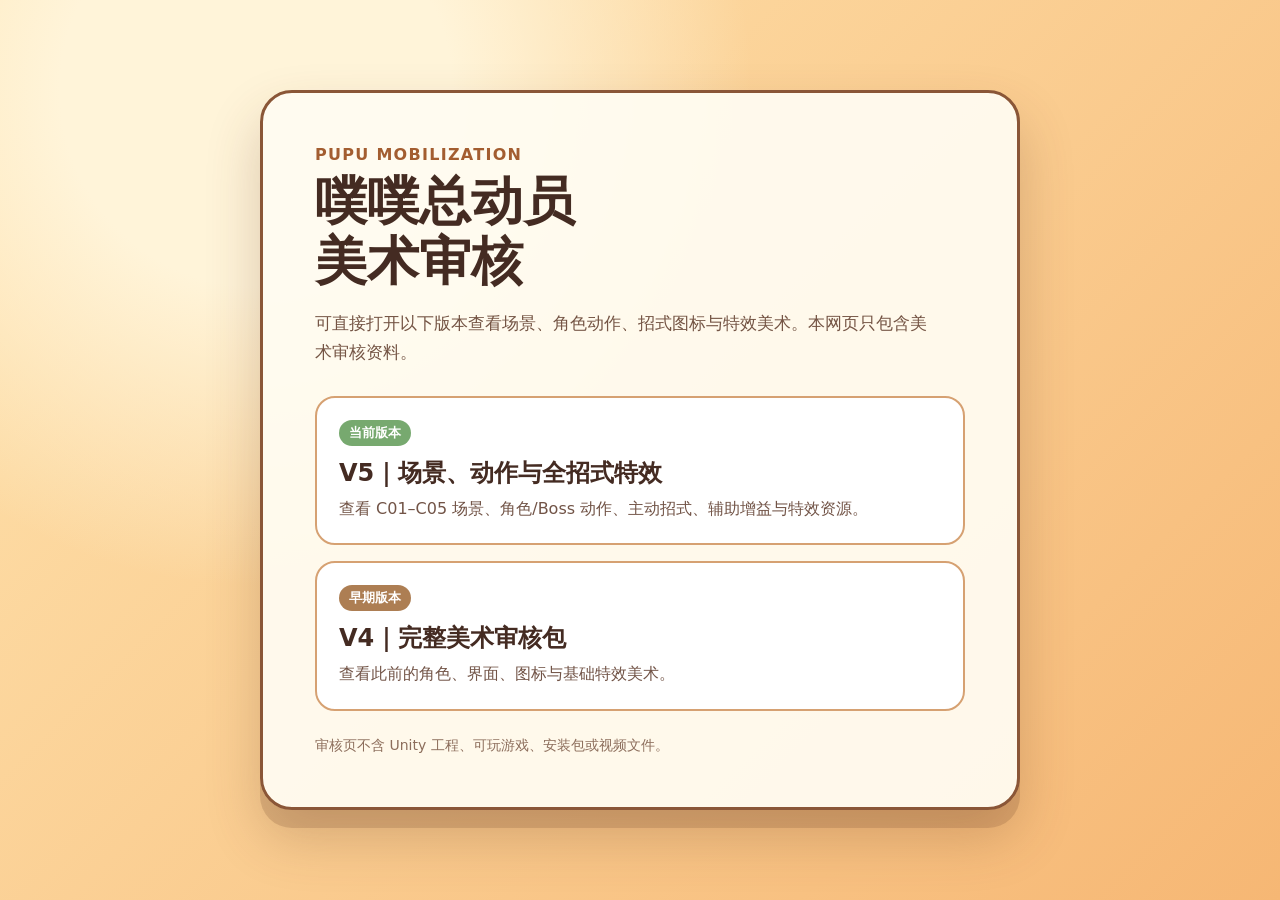
==== index.html @ 6cc8c56e "Add share landing page" ====
<!doctype html>
<html lang="zh-Hans">
<head>
  <meta charset="utf-8">
  <meta name="viewport" content="width=device-width, initial-scale=1">
  <title>噗噗总动员｜美术审核</title>
  <style>
    :root { color-scheme: light; font-family: "Microsoft YaHei", system-ui, sans-serif; }
    * { box-sizing: border-box; }
    body { min-height: 100vh; margin: 0; display: grid; place-items: center; padding: 28px 18px; color: #442b22; background: radial-gradient(circle at 20% 10%, #fff4d9 0 15%, transparent 38%), linear-gradient(135deg, #ffe4af, #f6b774); }
    main { width: min(760px, 100%); padding: clamp(28px, 6vw, 52px); border: 3px solid #8a5637; border-radius: 32px; background: rgba(255, 252, 242, .94); box-shadow: 0 18px 0 rgba(103, 58, 35, .18), 0 28px 54px rgba(103, 58, 35, .24); }
    .eyebrow { margin: 0 0 8px; color: #a35d30; font-weight: 800; letter-spacing: .08em; }
    h1 { margin: 0; font-size: clamp(32px, 6vw, 52px); line-height: 1.15; }
    .intro { max-width: 36em; margin: 18px 0 30px; color: #745444; font-size: 17px; line-height: 1.65; }
    .cards { display: grid; gap: 16px; }
    a.card { display: block; padding: 22px; border: 2px solid #d6a172; border-radius: 20px; color: inherit; text-decoration: none; background: #fff; transition: transform .15s ease, box-shadow .15s ease; }
    a.card:hover, a.card:focus-visible { transform: translateY(-3px); box-shadow: 0 8px 0 #e7bf8c; outline: 3px solid #6ea66b; outline-offset: 3px; }
    .tag { display: inline-block; padding: 4px 10px; border-radius: 999px; color: #fff; background: #77a96f; font-size: 13px; font-weight: 800; }
    .tag.old { background: #ad7e53; }
    h2 { margin: 11px 0 8px; font-size: 24px; }
    .card p { margin: 0; color: #725447; line-height: 1.55; }
    footer { margin-top: 26px; color: #8c6d5b; font-size: 14px; }
  </style>
</head>
<body>
  <main>
    <p class="eyebrow">PUPU MOBILIZATION</p>
    <h1>噗噗总动员<br>美术审核</h1>
    <p class="intro">可直接打开以下版本查看场景、角色动作、招式图标与特效美术。本网页只包含美术审核资料。</p>
    <section class="cards" aria-label="审核版本">
      <a class="card" href="v5/打开美术审核.html">
        <span class="tag">当前版本</span>
        <h2>V5｜场景、动作与全招式特效</h2>
        <p>查看 C01–C05 场景、角色/Boss 动作、主动招式、辅助增益与特效资源。</p>
      </a>
      <a class="card" href="v4/打开美术审核.html">
        <span class="tag old">早期版本</span>
        <h2>V4｜完整美术审核包</h2>
        <p>查看此前的角色、界面、图标与基础特效美术。</p>
      </a>
    </section>
    <footer>审核页不含 Unity 工程、可玩游戏、安装包或视频文件。</footer>
  </main>
</body>
</html>
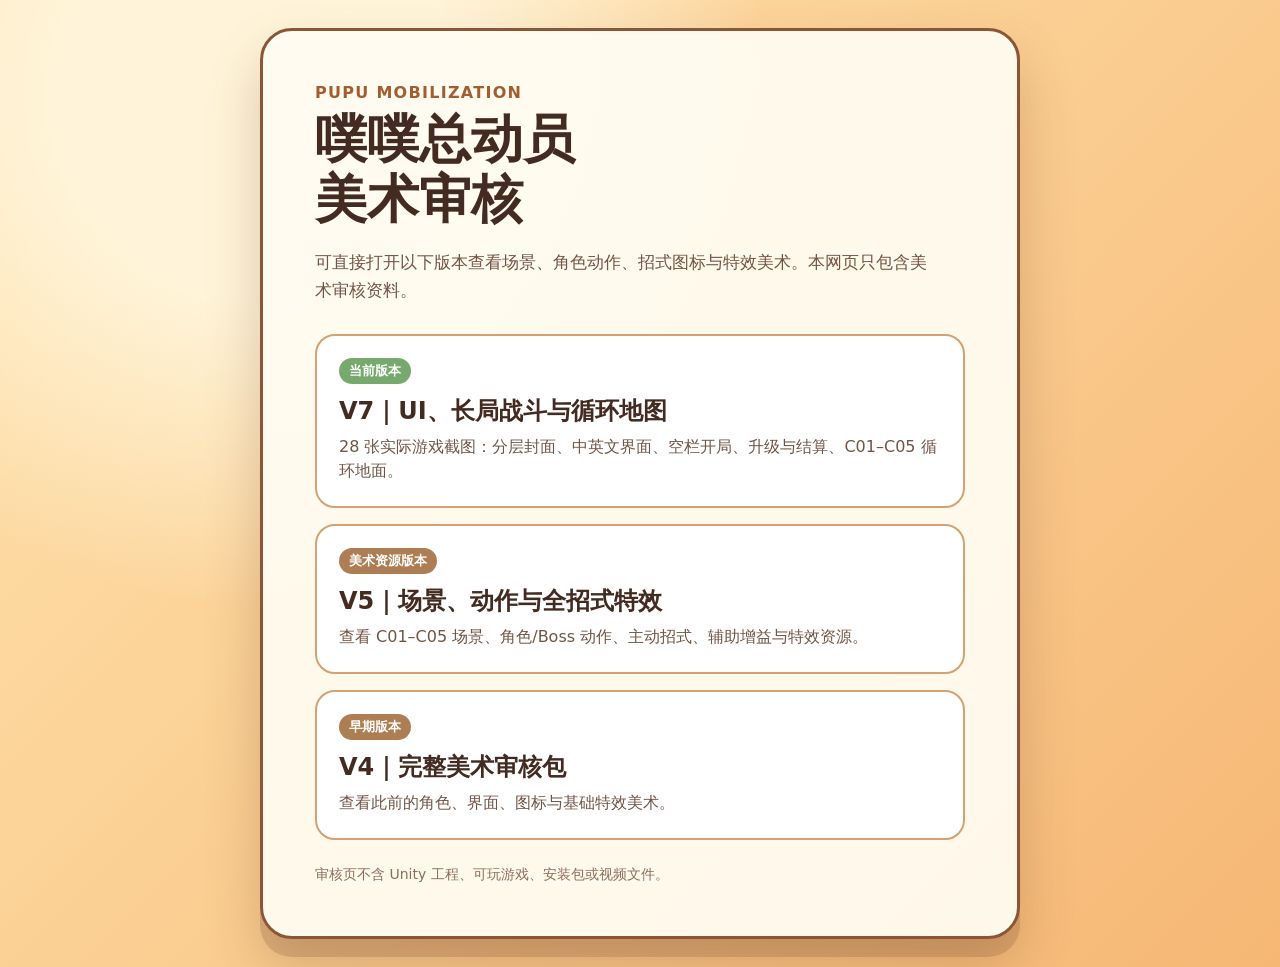
==== commit 4ff2ab97: "Add V7 UI and looping world review with actual player captures" ====
--- a/index.html
+++ b/index.html
@@ -28,8 +28,13 @@
     <h1>噗噗总动员<br>美术审核</h1>
     <p class="intro">可直接打开以下版本查看场景、角色动作、招式图标与特效美术。本网页只包含美术审核资料。</p>
     <section class="cards" aria-label="审核版本">
+      <a class="card" href="v7/">
+        <span class="tag">当前版本</span>
+        <h2>V7｜UI、长局战斗与循环地图</h2>
+        <p>28 张实际游戏截图：分层封面、中英文界面、空栏开局、升级与结算、C01–C05 循环地面。</p>
+      </a>
       <a class="card" href="v5/打开美术审核.html">
-        <span class="tag">当前版本</span>
+        <span class="tag old">美术资源版本</span>
         <h2>V5｜场景、动作与全招式特效</h2>
         <p>查看 C01–C05 场景、角色/Boss 动作、主动招式、辅助增益与特效资源。</p>
       </a>
